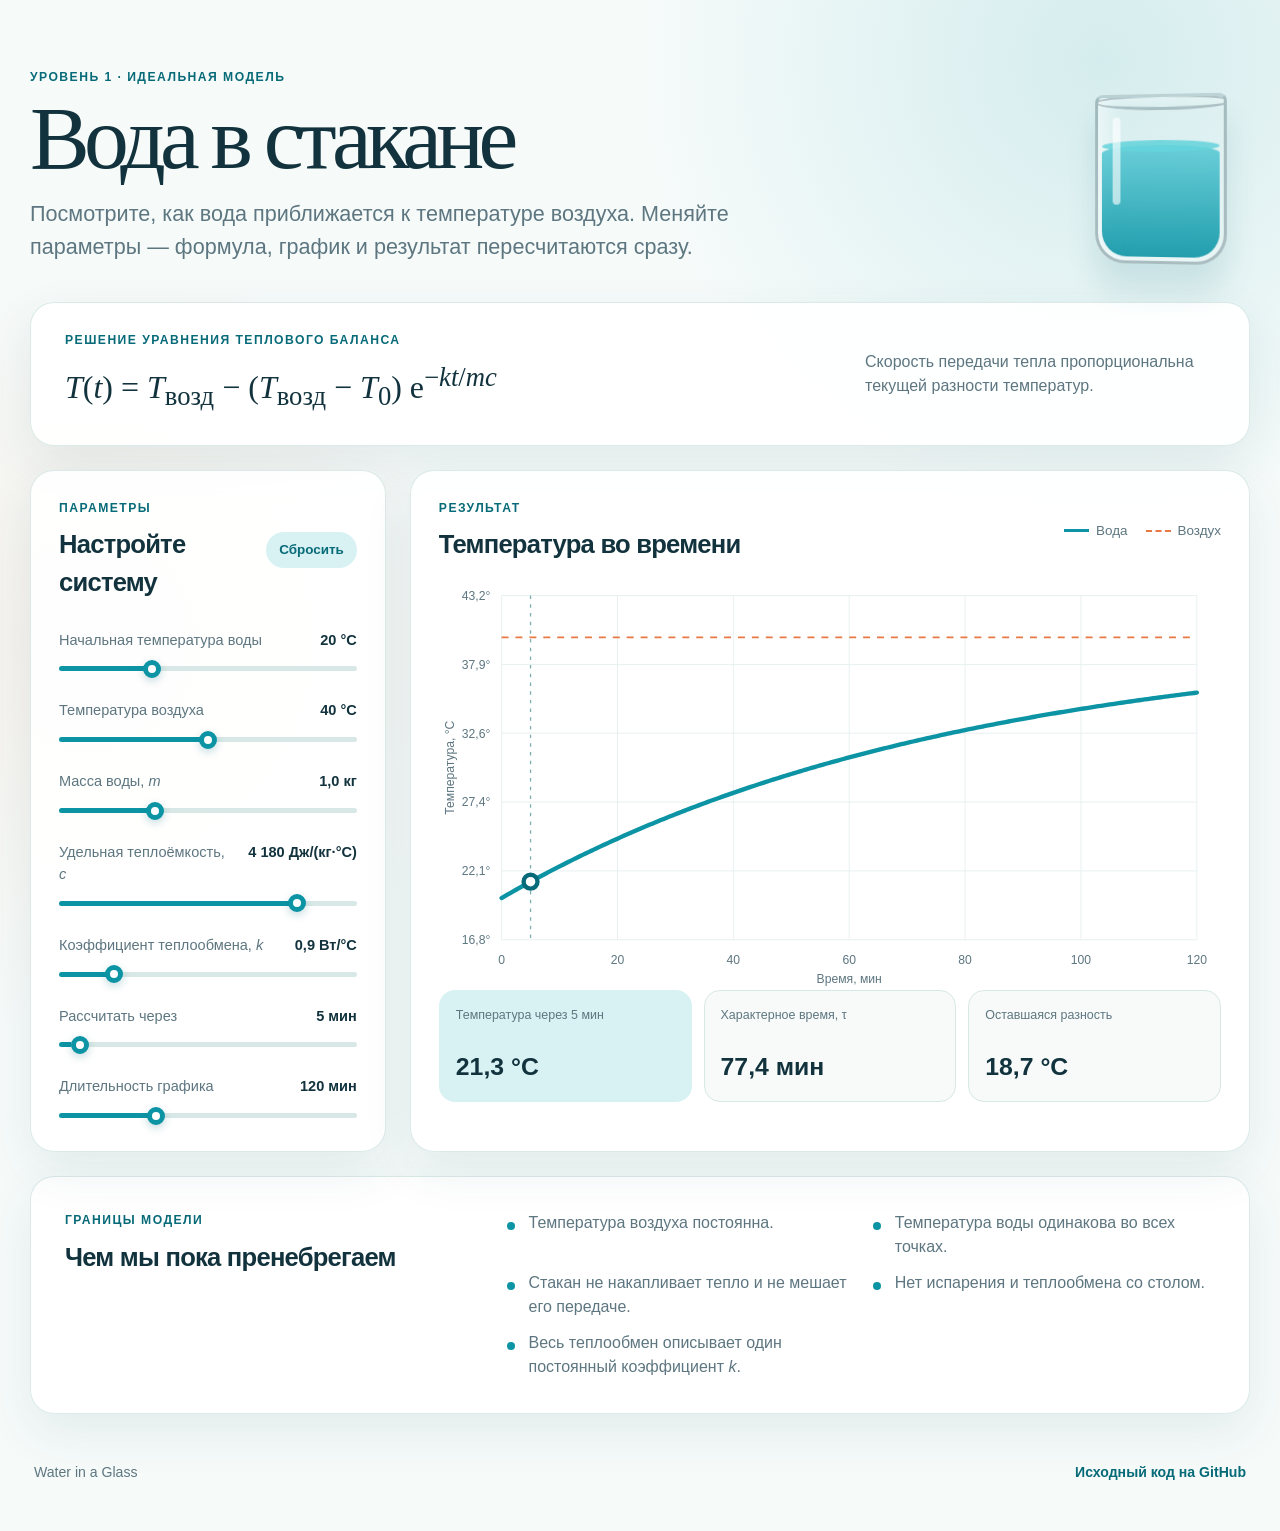
==== index.html @ ee929c5f "Add interactive Newton heating model" ====
<!doctype html>
<html lang="ru">
  <head>
    <meta charset="utf-8">
    <meta name="viewport" content="width=device-width, initial-scale=1">
    <meta name="description" content="Интерактивная модель нагревания воды в стакане по закону Ньютона">
    <title>Вода в стакане — интерактивная модель</title>
    <link rel="icon" href="favicon.svg" type="image/svg+xml">
    <link rel="stylesheet" href="styles.css">
    <script src="app.js" defer></script>
  </head>
  <body>
    <main class="page-shell">
      <header class="hero">
        <div class="eyebrow">Уровень 1 · идеальная модель</div>
        <div class="hero-grid">
          <div>
            <h1>Вода в стакане</h1>
            <p class="lede">
              Посмотрите, как вода приближается к температуре воздуха. Меняйте параметры —
              формула, график и результат пересчитаются сразу.
            </p>
          </div>
          <div class="glass" aria-hidden="true">
            <div class="glass-water"></div>
            <div class="glass-shine"></div>
          </div>
        </div>
      </header>

      <section class="formula-card" aria-labelledby="formula-title">
        <div>
          <p class="section-kicker" id="formula-title">Решение уравнения теплового баланса</p>
          <p class="formula" aria-label="T от t равно T воздуха минус разность T воздуха и T ноль, умноженная на экспоненту минус k t делённое на m c">
            <var>T</var>(<var>t</var>) = <var>T</var><sub>возд</sub> −
            (<var>T</var><sub>возд</sub> − <var>T</var><sub>0</sub>)
            e<sup>−<var>kt</var>/<var>mc</var></sup>
          </p>
        </div>
        <p class="formula-note">
          Скорость передачи тепла пропорциональна текущей разности температур.
        </p>
      </section>

      <section class="workspace" aria-label="Интерактивная модель">
        <aside class="controls-card">
          <div class="section-heading">
            <div>
              <p class="section-kicker">Параметры</p>
              <h2>Настройте систему</h2>
            </div>
            <button class="reset-button" id="reset" type="button">Сбросить</button>
          </div>

          <div class="control-list">
            <label class="control" for="initial-temperature">
              <span class="control-header">
                <span>Начальная температура воды</span>
                <output id="initial-temperature-output" for="initial-temperature">20 °C</output>
              </span>
              <input id="initial-temperature" type="range" min="-10" max="90" step="1" value="20">
            </label>

            <label class="control" for="air-temperature">
              <span class="control-header">
                <span>Температура воздуха</span>
                <output id="air-temperature-output" for="air-temperature">40 °C</output>
              </span>
              <input id="air-temperature" type="range" min="-10" max="90" step="1" value="40">
            </label>

            <label class="control" for="mass">
              <span class="control-header">
                <span>Масса воды, <var>m</var></span>
                <output id="mass-output" for="mass">1,0 кг</output>
              </span>
              <input id="mass" type="range" min="0.1" max="3" step="0.1" value="1">
            </label>

            <label class="control" for="heat-capacity">
              <span class="control-header">
                <span>Удельная теплоёмкость, <var>c</var></span>
                <output id="heat-capacity-output" for="heat-capacity">4 180 Дж/(кг·°C)</output>
              </span>
              <input id="heat-capacity" type="range" min="500" max="5000" step="10" value="4180">
            </label>

            <label class="control" for="transfer-coefficient">
              <span class="control-header">
                <span>Коэффициент теплообмена, <var>k</var></span>
                <output id="transfer-coefficient-output" for="transfer-coefficient">0,9 Вт/°C</output>
              </span>
              <input id="transfer-coefficient" type="range" min="0.1" max="5" step="0.1" value="0.9">
            </label>

            <label class="control" for="sample-time">
              <span class="control-header">
                <span>Рассчитать через</span>
                <output id="sample-time-output" for="sample-time">5 мин</output>
              </span>
              <input id="sample-time" type="range" min="0" max="120" step="1" value="5">
            </label>

            <label class="control" for="duration">
              <span class="control-header">
                <span>Длительность графика</span>
                <output id="duration-output" for="duration">120 мин</output>
              </span>
              <input id="duration" type="range" min="10" max="360" step="5" value="120">
            </label>
          </div>
        </aside>

        <div class="visualization-card">
          <div class="section-heading graph-heading">
            <div>
              <p class="section-kicker">Результат</p>
              <h2>Температура во времени</h2>
            </div>
            <div class="legend" aria-label="Легенда графика">
              <span><i class="legend-line curve"></i>Вода</span>
              <span><i class="legend-line ambient"></i>Воздух</span>
            </div>
          </div>

          <div class="chart-wrap">
            <svg id="temperature-chart" viewBox="0 0 900 480" role="img" aria-labelledby="chart-title chart-description">
              <title id="chart-title">График температуры воды во времени</title>
              <desc id="chart-description">Экспоненциальное приближение температуры воды к температуре воздуха.</desc>
            </svg>
          </div>

          <div class="results" aria-live="polite">
            <article class="result-card accent">
              <span class="result-label" id="sample-result-label">Температура через 5 мин</span>
              <strong id="sample-temperature">20,1 °C</strong>
            </article>
            <article class="result-card">
              <span class="result-label">Характерное время, τ</span>
              <strong id="time-constant">77,4 мин</strong>
            </article>
            <article class="result-card">
              <span class="result-label">Оставшаяся разность</span>
              <strong id="remaining-difference">19,0 °C</strong>
            </article>
          </div>
        </div>
      </section>

      <section class="assumptions" aria-labelledby="assumptions-title">
        <div>
          <p class="section-kicker">Границы модели</p>
          <h2 id="assumptions-title">Чем мы пока пренебрегаем</h2>
        </div>
        <ul>
          <li>Температура воздуха постоянна.</li>
          <li>Температура воды одинакова во всех точках.</li>
          <li>Стакан не накапливает тепло и не мешает его передаче.</li>
          <li>Нет испарения и теплообмена со столом.</li>
          <li>Весь теплообмен описывает один постоянный коэффициент <var>k</var>.</li>
        </ul>
      </section>

      <footer>
        <span>Water in a Glass</span>
        <a href="https://github.com/Tikhonglukhov/water-in-a-glass">Исходный код на GitHub</a>
      </footer>
    </main>
  </body>
</html>
---- styles.css ----
:root {
  color-scheme: light;
  --ink: #12333d;
  --muted: #5d7680;
  --paper: #f6fbfa;
  --card: rgba(255, 255, 255, 0.92);
  --line: #d8e8e6;
  --grid: #e5efee;
  --water: #0c94a5;
  --water-dark: #076a78;
  --water-soft: #d8f2f3;
  --warm: #e87945;
  --shadow: 0 18px 50px rgba(30, 83, 86, 0.09);
  --radius: 24px;
}

* {
  box-sizing: border-box;
}

html {
  scroll-behavior: smooth;
}

body {
  margin: 0;
  color: var(--ink);
  background:
    radial-gradient(circle at 86% 4%, rgba(12, 148, 165, 0.14), transparent 29rem),
    radial-gradient(circle at 7% 42%, rgba(232, 121, 69, 0.08), transparent 25rem),
    var(--paper);
  font-family: Inter, ui-sans-serif, -apple-system, BlinkMacSystemFont, "Segoe UI", sans-serif;
  line-height: 1.5;
}

button,
input {
  font: inherit;
}

.page-shell {
  width: min(1220px, calc(100% - 40px));
  margin: 0 auto;
}

.hero {
  padding: 68px 0 38px;
}

.hero-grid {
  display: grid;
  grid-template-columns: minmax(0, 1fr) 180px;
  gap: 56px;
  align-items: center;
}

.eyebrow,
.section-kicker {
  margin: 0 0 8px;
  color: var(--water-dark);
  font-size: 0.76rem;
  font-weight: 800;
  letter-spacing: 0.12em;
  text-transform: uppercase;
}

h1,
h2,
p {
  margin-top: 0;
}

h1 {
  max-width: 850px;
  margin-bottom: 18px;
  font-family: Georgia, "Times New Roman", serif;
  font-size: clamp(3.3rem, 7vw, 6.7rem);
  font-weight: 500;
  letter-spacing: -0.065em;
  line-height: 0.95;
}

h2 {
  margin-bottom: 0;
  font-size: clamp(1.35rem, 2vw, 1.75rem);
  letter-spacing: -0.03em;
}

.lede {
  max-width: 730px;
  margin-bottom: 0;
  color: var(--muted);
  font-size: clamp(1.08rem, 2vw, 1.35rem);
}

.glass {
  position: relative;
  width: 132px;
  height: 170px;
  margin: 0 auto;
  overflow: hidden;
  border: 3px solid rgba(18, 51, 61, 0.28);
  border-top-color: rgba(18, 51, 61, 0.15);
  border-radius: 8px 8px 30px 30px;
  box-shadow: inset 10px 0 18px rgba(255, 255, 255, 0.5), 0 26px 30px rgba(12, 106, 120, 0.13);
  transform: perspective(300px) rotateY(-4deg);
}

.glass::before {
  position: absolute;
  z-index: 3;
  top: -3px;
  left: -3px;
  width: calc(100% + 6px);
  height: 10px;
  border: 3px solid rgba(18, 51, 61, 0.25);
  border-radius: 50%;
  content: "";
}

.glass-water {
  position: absolute;
  right: 4px;
  bottom: 4px;
  left: 4px;
  height: 68%;
  background: linear-gradient(180deg, rgba(61, 194, 207, 0.72), rgba(12, 148, 165, 0.9));
  border-radius: 50% 50% 25px 25px / 8px 8px 25px 25px;
}

.glass-water::before {
  position: absolute;
  top: -5px;
  right: 0;
  left: 0;
  height: 12px;
  background: rgba(101, 211, 219, 0.86);
  border-radius: 50%;
  content: "";
}

.glass-shine {
  position: absolute;
  z-index: 4;
  top: 20px;
  left: 15px;
  width: 8px;
  height: 88px;
  background: rgba(255, 255, 255, 0.62);
  border-radius: 999px;
}

.formula-card,
.controls-card,
.visualization-card,
.assumptions {
  background: var(--card);
  border: 1px solid rgba(216, 232, 230, 0.9);
  box-shadow: var(--shadow);
}

.formula-card {
  display: flex;
  justify-content: space-between;
  gap: 48px;
  align-items: center;
  padding: 28px 34px;
  border-radius: var(--radius);
}

.formula {
  margin-bottom: 0;
  color: var(--ink);
  font-family: Georgia, "Times New Roman", serif;
  font-size: clamp(1.35rem, 3vw, 2rem);
  white-space: nowrap;
}

.formula-note {
  max-width: 350px;
  margin-bottom: 0;
  color: var(--muted);
}

.workspace {
  display: grid;
  grid-template-columns: minmax(290px, 0.72fr) minmax(560px, 1.7fr);
  gap: 24px;
  margin-top: 24px;
}

.controls-card,
.visualization-card {
  padding: 28px;
  border-radius: var(--radius);
}

.section-heading {
  display: flex;
  justify-content: space-between;
  gap: 20px;
  align-items: center;
  margin-bottom: 28px;
}

.reset-button {
  padding: 8px 13px;
  color: var(--water-dark);
  background: var(--water-soft);
  border: 0;
  border-radius: 999px;
  cursor: pointer;
  font-size: 0.84rem;
  font-weight: 750;
}

.reset-button:hover {
  background: #c7eaec;
}

.reset-button:focus-visible,
input[type="range"]:focus-visible,
a:focus-visible {
  outline: 3px solid rgba(12, 148, 165, 0.32);
  outline-offset: 3px;
}

.control-list {
  display: grid;
  gap: 24px;
}

.control {
  display: grid;
  gap: 10px;
}

.control-header {
  display: flex;
  justify-content: space-between;
  gap: 16px;
  align-items: baseline;
  color: var(--muted);
  font-size: 0.91rem;
}

.control output {
  flex: 0 0 auto;
  color: var(--ink);
  font-variant-numeric: tabular-nums;
  font-weight: 760;
}

input[type="range"] {
  width: 100%;
  height: 5px;
  margin: 5px 0;
  appearance: none;
  background: linear-gradient(90deg, var(--water) var(--range-progress, 50%), var(--line) var(--range-progress, 50%));
  border-radius: 99px;
  cursor: pointer;
}

input[type="range"]::-webkit-slider-thumb {
  width: 18px;
  height: 18px;
  appearance: none;
  background: #fff;
  border: 5px solid var(--water);
  border-radius: 50%;
  box-shadow: 0 3px 9px rgba(7, 106, 120, 0.24);
}

input[type="range"]::-moz-range-thumb {
  width: 10px;
  height: 10px;
  background: #fff;
  border: 5px solid var(--water);
  border-radius: 50%;
  box-shadow: 0 3px 9px rgba(7, 106, 120, 0.24);
}

.graph-heading {
  margin-bottom: 10px;
}

.legend {
  display: flex;
  gap: 18px;
  color: var(--muted);
  font-size: 0.84rem;
}

.legend span {
  display: inline-flex;
  gap: 7px;
  align-items: center;
}

.legend-line {
  display: inline-block;
  width: 25px;
  border-top: 3px solid var(--water);
}

.legend-line.ambient {
  border-top: 2px dashed var(--warm);
}

.chart-wrap {
  width: 100%;
  min-height: 380px;
}

#temperature-chart {
  display: block;
  width: 100%;
  height: auto;
  min-height: 380px;
  overflow: visible;
}

.results {
  display: grid;
  grid-template-columns: repeat(3, 1fr);
  gap: 12px;
}

.result-card {
  min-width: 0;
  padding: 16px;
  background: #f7faf9;
  border: 1px solid var(--line);
  border-radius: 16px;
}

.result-card.accent {
  background: var(--water-soft);
  border-color: transparent;
}

.result-label {
  display: block;
  min-height: 2.6em;
  margin-bottom: 8px;
  color: var(--muted);
  font-size: 0.78rem;
  line-height: 1.3;
}

.result-card strong {
  display: block;
  overflow: hidden;
  color: var(--ink);
  font-size: clamp(1.15rem, 2vw, 1.55rem);
  font-variant-numeric: tabular-nums;
  text-overflow: ellipsis;
  white-space: nowrap;
}

.assumptions {
  display: grid;
  grid-template-columns: 0.7fr 1.3fr;
  gap: 60px;
  margin: 24px 0;
  padding: 34px;
  border-radius: var(--radius);
}

.assumptions ul {
  display: grid;
  grid-template-columns: repeat(2, minmax(0, 1fr));
  gap: 12px 24px;
  margin: 0;
  padding: 0;
  list-style: none;
}

.assumptions li {
  position: relative;
  padding-left: 22px;
  color: var(--muted);
}

.assumptions li::before {
  position: absolute;
  top: 0.65em;
  left: 0;
  width: 8px;
  height: 8px;
  background: var(--water);
  border-radius: 50%;
  content: "";
}

footer {
  display: flex;
  justify-content: space-between;
  padding: 24px 4px 48px;
  color: var(--muted);
  font-size: 0.88rem;
}

footer a {
  color: var(--water-dark);
  font-weight: 700;
  text-decoration: none;
}

footer a:hover {
  text-decoration: underline;
}

@media (max-width: 900px) {
  .workspace {
    grid-template-columns: 1fr;
  }

  .formula-card,
  .assumptions {
    grid-template-columns: 1fr;
  }

  .formula-card {
    display: grid;
    gap: 15px;
  }

  .formula-note {
    max-width: none;
  }
}

@media (max-width: 620px) {
  .page-shell {
    width: min(100% - 24px, 1220px);
  }

  .hero {
    padding-top: 42px;
  }

  .hero-grid {
    grid-template-columns: 1fr;
    gap: 26px;
  }

  h1 {
    font-size: clamp(3.25rem, 18vw, 5rem);
  }

  .glass {
    display: none;
  }

  .formula-card,
  .controls-card,
  .visualization-card,
  .assumptions {
    padding: 22px 18px;
    border-radius: 18px;
  }

  .formula {
    overflow-x: auto;
    font-size: 1.12rem;
  }

  .section-heading,
  .graph-heading {
    align-items: flex-start;
  }

  .graph-heading {
    display: grid;
  }

  .results,
  .assumptions ul {
    grid-template-columns: 1fr;
  }

  .result-label {
    min-height: auto;
  }

  .chart-wrap,
  #temperature-chart {
    min-height: 290px;
  }

  footer {
    gap: 15px;
    align-items: flex-start;
    flex-direction: column;
  }
}

@media (prefers-reduced-motion: reduce) {
  html {
    scroll-behavior: auto;
  }
}
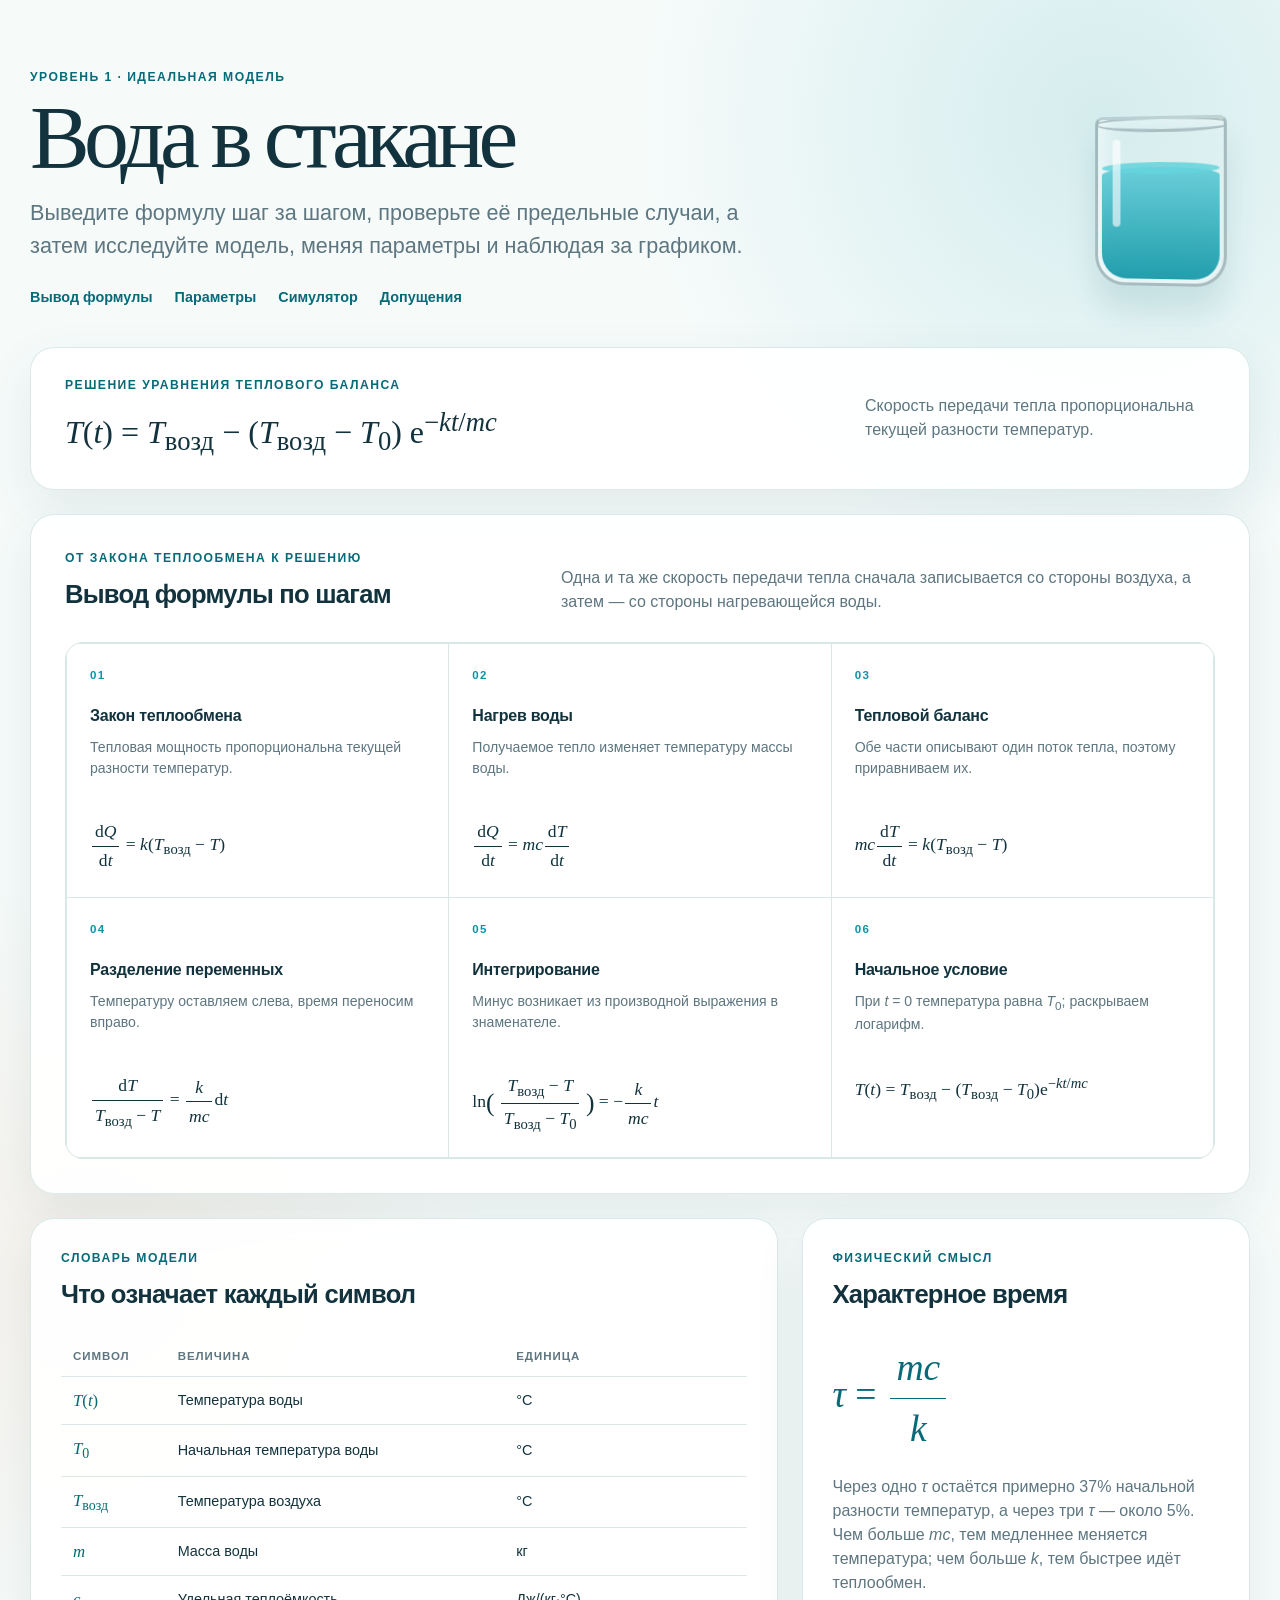
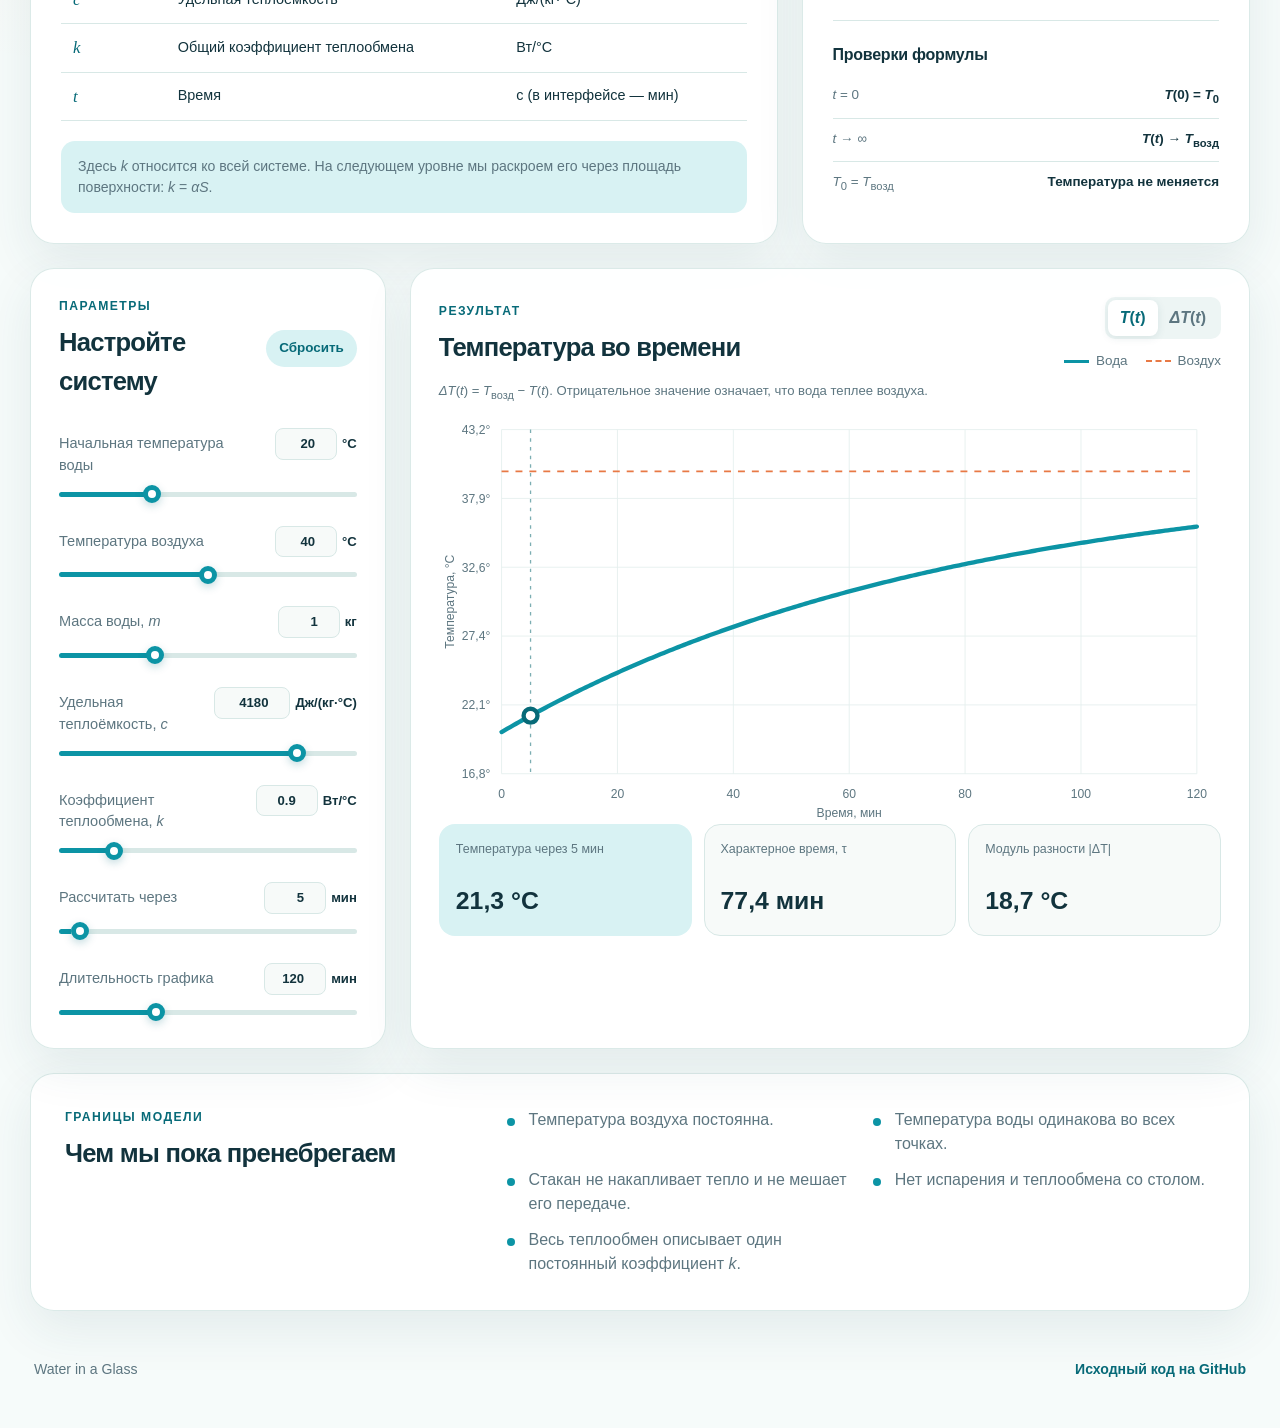
==== commit da46e07c: "Complete level one learning module" ====
--- a/index.html
+++ b/index.html
@@ -17,9 +17,15 @@
           <div>
             <h1>Вода в стакане</h1>
             <p class="lede">
-              Посмотрите, как вода приближается к температуре воздуха. Меняйте параметры —
-              формула, график и результат пересчитаются сразу.
-            </p>
+              Выведите формулу шаг за шагом, проверьте её предельные случаи, а затем
+              исследуйте модель, меняя параметры и наблюдая за графиком.
+            </p>
+            <nav class="page-nav" aria-label="Разделы уровня 1">
+              <a href="#derivation">Вывод формулы</a>
+              <a href="#parameters">Параметры</a>
+              <a href="#simulator">Симулятор</a>
+              <a href="#assumptions">Допущения</a>
+            </nav>
           </div>
           <div class="glass" aria-hidden="true">
             <div class="glass-water"></div>
@@ -42,7 +48,125 @@
         </p>
       </section>
 
-      <section class="workspace" aria-label="Интерактивная модель">
+      <section class="lesson-card" id="derivation" aria-labelledby="derivation-title">
+        <div class="lesson-intro">
+          <p class="section-kicker">От закона теплообмена к решению</p>
+          <h2 id="derivation-title">Вывод формулы по шагам</h2>
+          <p>
+            Одна и та же скорость передачи тепла сначала записывается со стороны воздуха,
+            а затем — со стороны нагревающейся воды.
+          </p>
+        </div>
+
+        <ol class="derivation-grid">
+          <li>
+            <span class="step-number">01</span>
+            <h3>Закон теплообмена</h3>
+            <p>Тепловая мощность пропорциональна текущей разности температур.</p>
+            <p class="step-equation">
+              <span class="fraction"><span>d<var>Q</var></span><span>d<var>t</var></span></span>
+              = <var>k</var>(<var>T</var><sub>возд</sub> − <var>T</var>)
+            </p>
+          </li>
+          <li>
+            <span class="step-number">02</span>
+            <h3>Нагрев воды</h3>
+            <p>Получаемое тепло изменяет температуру массы воды.</p>
+            <p class="step-equation">
+              <span class="fraction"><span>d<var>Q</var></span><span>d<var>t</var></span></span>
+              = <var>mc</var><span class="fraction"><span>d<var>T</var></span><span>d<var>t</var></span></span>
+            </p>
+          </li>
+          <li>
+            <span class="step-number">03</span>
+            <h3>Тепловой баланс</h3>
+            <p>Обе части описывают один поток тепла, поэтому приравниваем их.</p>
+            <p class="step-equation">
+              <var>mc</var><span class="fraction"><span>d<var>T</var></span><span>d<var>t</var></span></span>
+              = <var>k</var>(<var>T</var><sub>возд</sub> − <var>T</var>)
+            </p>
+          </li>
+          <li>
+            <span class="step-number">04</span>
+            <h3>Разделение переменных</h3>
+            <p>Температуру оставляем слева, время переносим вправо.</p>
+            <p class="step-equation">
+              <span class="fraction"><span>d<var>T</var></span><span><var>T</var><sub>возд</sub> − <var>T</var></span></span>
+              = <span class="fraction"><span><var>k</var></span><span><var>mc</var></span></span>d<var>t</var>
+            </p>
+          </li>
+          <li>
+            <span class="step-number">05</span>
+            <h3>Интегрирование</h3>
+            <p>Минус возникает из производной выражения в знаменателе.</p>
+            <p class="step-equation">
+              ln<span class="bracket">(</span>
+              <span class="fraction"><span><var>T</var><sub>возд</sub> − <var>T</var></span><span><var>T</var><sub>возд</sub> − <var>T</var><sub>0</sub></span></span>
+              <span class="bracket">)</span>
+              = −<span class="fraction"><span><var>k</var></span><span><var>mc</var></span></span><var>t</var>
+            </p>
+          </li>
+          <li>
+            <span class="step-number">06</span>
+            <h3>Начальное условие</h3>
+            <p>При <var>t</var> = 0 температура равна <var>T</var><sub>0</sub>; раскрываем логарифм.</p>
+            <p class="step-equation">
+              <var>T</var>(<var>t</var>) = <var>T</var><sub>возд</sub> −
+              (<var>T</var><sub>возд</sub> − <var>T</var><sub>0</sub>)e<sup>−<var>kt</var>/<var>mc</var></sup>
+            </p>
+          </li>
+        </ol>
+      </section>
+
+      <section class="concepts-grid" id="parameters" aria-label="Параметры и смысл модели">
+        <article class="parameter-card">
+          <p class="section-kicker">Словарь модели</p>
+          <h2>Что означает каждый символ</h2>
+          <div class="table-wrap">
+            <table>
+              <thead>
+                <tr>
+                  <th>Символ</th>
+                  <th>Величина</th>
+                  <th>Единица</th>
+                </tr>
+              </thead>
+              <tbody>
+                <tr><td><var>T</var>(<var>t</var>)</td><td>Температура воды</td><td>°C</td></tr>
+                <tr><td><var>T</var><sub>0</sub></td><td>Начальная температура воды</td><td>°C</td></tr>
+                <tr><td><var>T</var><sub>возд</sub></td><td>Температура воздуха</td><td>°C</td></tr>
+                <tr><td><var>m</var></td><td>Масса воды</td><td>кг</td></tr>
+                <tr><td><var>c</var></td><td>Удельная теплоёмкость</td><td>Дж/(кг·°C)</td></tr>
+                <tr><td><var>k</var></td><td>Общий коэффициент теплообмена</td><td>Вт/°C</td></tr>
+                <tr><td><var>t</var></td><td>Время</td><td>с (в интерфейсе — мин)</td></tr>
+              </tbody>
+            </table>
+          </div>
+          <p class="parameter-note">
+            Здесь <var>k</var> относится ко всей системе. На следующем уровне мы раскроем его
+            через площадь поверхности: <var>k</var> = <var>αS</var>.
+          </p>
+        </article>
+
+        <article class="meaning-card">
+          <p class="section-kicker">Физический смысл</p>
+          <h2>Характерное время</h2>
+          <p class="tau-equation"><var>τ</var> = <span class="fraction"><span><var>mc</var></span><span><var>k</var></span></span></p>
+          <p>
+            Через одно <var>τ</var> остаётся примерно 37% начальной разности температур,
+            а через три <var>τ</var> — около 5%. Чем больше <var>mc</var>, тем медленнее меняется
+            температура; чем больше <var>k</var>, тем быстрее идёт теплообмен.
+          </p>
+          <div class="limit-checks">
+            <h3>Проверки формулы</h3>
+            <p><span><var>t</var> = 0</span><strong><var>T</var>(0) = <var>T</var><sub>0</sub></strong></p>
+            <p><span><var>t</var> → ∞</span><strong><var>T</var>(<var>t</var>) → <var>T</var><sub>возд</sub></strong></p>
+            <p><span><var>T</var><sub>0</sub> = <var>T</var><sub>возд</sub></span><strong>Температура не меняется</strong></p>
+          </div>
+        </article>
+      </section>
+
+      <section class="workspace" id="simulator" aria-label="Интерактивная модель">
         <aside class="controls-card">
           <div class="section-heading">
             <div>
@@ -53,61 +177,61 @@
           </div>
 
           <div class="control-list">
-            <label class="control" for="initial-temperature">
-              <span class="control-header">
-                <span>Начальная температура воды</span>
-                <output id="initial-temperature-output" for="initial-temperature">20 °C</output>
-              </span>
-              <input id="initial-temperature" type="range" min="-10" max="90" step="1" value="20">
-            </label>
-
-            <label class="control" for="air-temperature">
-              <span class="control-header">
-                <span>Температура воздуха</span>
-                <output id="air-temperature-output" for="air-temperature">40 °C</output>
-              </span>
-              <input id="air-temperature" type="range" min="-10" max="90" step="1" value="40">
-            </label>
-
-            <label class="control" for="mass">
-              <span class="control-header">
-                <span>Масса воды, <var>m</var></span>
-                <output id="mass-output" for="mass">1,0 кг</output>
-              </span>
-              <input id="mass" type="range" min="0.1" max="3" step="0.1" value="1">
-            </label>
-
-            <label class="control" for="heat-capacity">
-              <span class="control-header">
-                <span>Удельная теплоёмкость, <var>c</var></span>
-                <output id="heat-capacity-output" for="heat-capacity">4 180 Дж/(кг·°C)</output>
-              </span>
+            <div class="control">
+              <div class="control-header">
+                <label for="initial-temperature">Начальная температура воды</label>
+                <span class="numeric-control"><input id="initial-temperature-number" type="number" min="-10" max="90" step="0.1" value="20" aria-label="Точное значение начальной температуры воды"><span>°C</span></span>
+              </div>
+              <input id="initial-temperature" type="range" min="-10" max="90" step="0.1" value="20">
+            </div>
+
+            <div class="control">
+              <div class="control-header">
+                <label for="air-temperature">Температура воздуха</label>
+                <span class="numeric-control"><input id="air-temperature-number" type="number" min="-10" max="90" step="0.1" value="40" aria-label="Точное значение температуры воздуха"><span>°C</span></span>
+              </div>
+              <input id="air-temperature" type="range" min="-10" max="90" step="0.1" value="40">
+            </div>
+
+            <div class="control">
+              <div class="control-header">
+                <label for="mass">Масса воды, <var>m</var></label>
+                <span class="numeric-control"><input id="mass-number" type="number" min="0.1" max="3" step="0.01" value="1" aria-label="Точное значение массы воды"><span>кг</span></span>
+              </div>
+              <input id="mass" type="range" min="0.1" max="3" step="0.01" value="1">
+            </div>
+
+            <div class="control">
+              <div class="control-header">
+                <label for="heat-capacity">Удельная теплоёмкость, <var>c</var></label>
+                <span class="numeric-control wide"><input id="heat-capacity-number" type="number" min="500" max="5000" step="10" value="4180" aria-label="Точное значение удельной теплоёмкости"><span>Дж/(кг·°C)</span></span>
+              </div>
               <input id="heat-capacity" type="range" min="500" max="5000" step="10" value="4180">
-            </label>
-
-            <label class="control" for="transfer-coefficient">
-              <span class="control-header">
-                <span>Коэффициент теплообмена, <var>k</var></span>
-                <output id="transfer-coefficient-output" for="transfer-coefficient">0,9 Вт/°C</output>
-              </span>
-              <input id="transfer-coefficient" type="range" min="0.1" max="5" step="0.1" value="0.9">
-            </label>
-
-            <label class="control" for="sample-time">
-              <span class="control-header">
-                <span>Рассчитать через</span>
-                <output id="sample-time-output" for="sample-time">5 мин</output>
-              </span>
-              <input id="sample-time" type="range" min="0" max="120" step="1" value="5">
-            </label>
-
-            <label class="control" for="duration">
-              <span class="control-header">
-                <span>Длительность графика</span>
-                <output id="duration-output" for="duration">120 мин</output>
-              </span>
-              <input id="duration" type="range" min="10" max="360" step="5" value="120">
-            </label>
+            </div>
+
+            <div class="control">
+              <div class="control-header">
+                <label for="transfer-coefficient">Коэффициент теплообмена, <var>k</var></label>
+                <span class="numeric-control"><input id="transfer-coefficient-number" type="number" min="0.1" max="5" step="0.01" value="0.9" aria-label="Точное значение коэффициента теплообмена"><span>Вт/°C</span></span>
+              </div>
+              <input id="transfer-coefficient" type="range" min="0.1" max="5" step="0.01" value="0.9">
+            </div>
+
+            <div class="control">
+              <div class="control-header">
+                <label for="sample-time">Рассчитать через</label>
+                <span class="numeric-control"><input id="sample-time-number" type="number" min="0" max="120" step="0.1" value="5" aria-label="Точное значение времени расчёта"><span>мин</span></span>
+              </div>
+              <input id="sample-time" type="range" min="0" max="120" step="0.1" value="5">
+            </div>
+
+            <div class="control">
+              <div class="control-header">
+                <label for="duration">Длительность графика</label>
+                <span class="numeric-control"><input id="duration-number" type="number" min="10" max="360" step="1" value="120" aria-label="Точная длительность графика"><span>мин</span></span>
+              </div>
+              <input id="duration" type="range" min="10" max="360" step="1" value="120">
+            </div>
           </div>
         </aside>
 
@@ -115,13 +239,24 @@
           <div class="section-heading graph-heading">
             <div>
               <p class="section-kicker">Результат</p>
-              <h2>Температура во времени</h2>
-            </div>
-            <div class="legend" aria-label="Легенда графика">
-              <span><i class="legend-line curve"></i>Вода</span>
-              <span><i class="legend-line ambient"></i>Воздух</span>
-            </div>
-          </div>
+              <h2 id="graph-heading">Температура во времени</h2>
+            </div>
+            <div class="chart-heading-actions">
+              <div class="chart-mode" role="group" aria-label="Величина на графике">
+                <button type="button" data-chart-mode="temperature" aria-pressed="true"><var>T</var>(<var>t</var>)</button>
+                <button type="button" data-chart-mode="difference" aria-pressed="false"><var>ΔT</var>(<var>t</var>)</button>
+              </div>
+              <div class="legend" aria-label="Легенда графика">
+                <span><i class="legend-line curve"></i><span id="curve-legend">Вода</span></span>
+                <span><i class="legend-line ambient"></i><span id="reference-legend">Воздух</span></span>
+              </div>
+            </div>
+          </div>
+
+          <p class="chart-explanation">
+            <var>ΔT</var>(<var>t</var>) = <var>T</var><sub>возд</sub> − <var>T</var>(<var>t</var>).
+            Отрицательное значение означает, что вода теплее воздуха.
+          </p>
 
           <div class="chart-wrap">
             <svg id="temperature-chart" viewBox="0 0 900 480" role="img" aria-labelledby="chart-title chart-description">
@@ -140,14 +275,14 @@
               <strong id="time-constant">77,4 мин</strong>
             </article>
             <article class="result-card">
-              <span class="result-label">Оставшаяся разность</span>
+              <span class="result-label">Модуль разности |ΔT|</span>
               <strong id="remaining-difference">19,0 °C</strong>
             </article>
           </div>
         </div>
       </section>
 
-      <section class="assumptions" aria-labelledby="assumptions-title">
+      <section class="assumptions" id="assumptions" aria-labelledby="assumptions-title">
         <div>
           <p class="section-kicker">Границы модели</p>
           <h2 id="assumptions-title">Чем мы пока пренебрегаем</h2>
--- a/styles.css
+++ b/styles.css
@@ -93,6 +93,25 @@
   font-size: clamp(1.08rem, 2vw, 1.35rem);
 }
 
+.page-nav {
+  display: flex;
+  flex-wrap: wrap;
+  gap: 10px 22px;
+  margin-top: 25px;
+}
+
+.page-nav a {
+  color: var(--water-dark);
+  font-size: 0.9rem;
+  font-weight: 750;
+  text-decoration: none;
+}
+
+.page-nav a:hover {
+  text-decoration: underline;
+  text-underline-offset: 4px;
+}
+
 .glass {
   position: relative;
   width: 132px;
@@ -151,6 +170,9 @@
 }
 
 .formula-card,
+.lesson-card,
+.parameter-card,
+.meaning-card,
 .controls-card,
 .visualization-card,
 .assumptions {
@@ -182,11 +204,219 @@
   color: var(--muted);
 }
 
+.lesson-card {
+  margin-top: 24px;
+  padding: 34px;
+  border-radius: var(--radius);
+  scroll-margin-top: 20px;
+}
+
+.lesson-intro {
+  display: grid;
+  grid-template-columns: 0.8fr 1.2fr;
+  column-gap: 60px;
+  align-items: end;
+  margin-bottom: 28px;
+}
+
+.lesson-intro .section-kicker {
+  grid-column: 1;
+}
+
+.lesson-intro h2 {
+  grid-column: 1;
+}
+
+.lesson-intro > p:last-child {
+  grid-column: 2;
+  grid-row: 1 / span 2;
+  margin-bottom: 0;
+  color: var(--muted);
+}
+
+.derivation-grid {
+  display: grid;
+  grid-template-columns: repeat(3, minmax(0, 1fr));
+  gap: 1px;
+  margin: 0;
+  padding: 1px;
+  overflow: hidden;
+  background: var(--line);
+  border: 1px solid var(--line);
+  border-radius: 18px;
+  list-style: none;
+  counter-reset: none;
+}
+
+.derivation-grid li {
+  min-width: 0;
+  padding: 23px;
+  background: #fff;
+}
+
+.step-number {
+  display: block;
+  margin-bottom: 20px;
+  color: var(--water);
+  font-size: 0.72rem;
+  font-weight: 800;
+  letter-spacing: 0.12em;
+}
+
+.derivation-grid h3,
+.limit-checks h3 {
+  margin: 0 0 9px;
+  font-size: 1rem;
+  letter-spacing: -0.015em;
+}
+
+.derivation-grid li > p:not(.step-equation) {
+  min-height: 4.5em;
+  margin-bottom: 18px;
+  color: var(--muted);
+  font-size: 0.88rem;
+}
+
+.step-equation,
+.tau-equation {
+  margin-bottom: 0;
+  overflow-x: auto;
+  color: var(--ink);
+  font-family: Georgia, "Times New Roman", serif;
+  font-size: 1.1rem;
+  white-space: nowrap;
+}
+
+.fraction {
+  display: inline-grid;
+  grid-template-rows: auto auto;
+  margin: 0 0.12em;
+  vertical-align: middle;
+  text-align: center;
+}
+
+.fraction > span:first-child {
+  padding: 0 0.16em 0.05em;
+  border-bottom: 1px solid currentColor;
+}
+
+.fraction > span:last-child {
+  padding: 0.05em 0.16em 0;
+}
+
+.bracket {
+  font-size: 1.45em;
+  vertical-align: middle;
+}
+
+.concepts-grid {
+  display: grid;
+  grid-template-columns: minmax(0, 1.25fr) minmax(320px, 0.75fr);
+  gap: 24px;
+  margin-top: 24px;
+  scroll-margin-top: 20px;
+}
+
+.parameter-card,
+.meaning-card {
+  padding: 30px;
+  border-radius: var(--radius);
+}
+
+.table-wrap {
+  margin-top: 23px;
+  overflow-x: auto;
+}
+
+table {
+  width: 100%;
+  border-collapse: collapse;
+  font-size: 0.9rem;
+}
+
+th,
+td {
+  padding: 11px 12px;
+  border-bottom: 1px solid var(--line);
+  text-align: left;
+}
+
+th {
+  color: var(--muted);
+  font-size: 0.72rem;
+  letter-spacing: 0.08em;
+  text-transform: uppercase;
+}
+
+td:first-child {
+  color: var(--water-dark);
+  font-family: Georgia, "Times New Roman", serif;
+  font-size: 1.05rem;
+  white-space: nowrap;
+}
+
+td:last-child {
+  white-space: nowrap;
+}
+
+.parameter-note {
+  margin: 20px 0 0;
+  padding: 15px 17px;
+  color: var(--muted);
+  background: var(--water-soft);
+  border-radius: 14px;
+  font-size: 0.88rem;
+}
+
+.meaning-card > p:not(.section-kicker):not(.tau-equation) {
+  color: var(--muted);
+}
+
+.tau-equation {
+  margin: 26px 0 18px;
+  color: var(--water-dark);
+  font-size: 2.35rem;
+}
+
+.limit-checks {
+  display: grid;
+  gap: 0;
+  margin-top: 25px;
+  padding-top: 22px;
+  border-top: 1px solid var(--line);
+}
+
+.limit-checks h3 {
+  margin-bottom: 8px;
+}
+
+.limit-checks p {
+  display: flex;
+  justify-content: space-between;
+  gap: 16px;
+  margin: 0;
+  padding: 10px 0;
+  border-bottom: 1px solid var(--line);
+  color: var(--muted);
+  font-size: 0.84rem;
+}
+
+.limit-checks p:last-child {
+  border-bottom: 0;
+}
+
+.limit-checks strong {
+  color: var(--ink);
+  font-weight: 750;
+  text-align: right;
+}
+
 .workspace {
   display: grid;
   grid-template-columns: minmax(290px, 0.72fr) minmax(560px, 1.7fr);
   gap: 24px;
   margin-top: 24px;
+  scroll-margin-top: 20px;
 }
 
 .controls-card,
@@ -244,11 +474,40 @@
   font-size: 0.91rem;
 }
 
-.control output {
+.control-header label {
+  cursor: pointer;
+}
+
+.numeric-control {
+  display: inline-flex;
   flex: 0 0 auto;
+  gap: 5px;
+  align-items: center;
   color: var(--ink);
+  font-size: 0.82rem;
+  font-weight: 760;
+  white-space: nowrap;
+}
+
+.numeric-control input {
+  width: 62px;
+  padding: 5px 6px;
+  color: var(--ink);
+  background: #f7faf9;
+  border: 1px solid var(--line);
+  border-radius: 8px;
   font-variant-numeric: tabular-nums;
   font-weight: 760;
+  text-align: right;
+}
+
+.numeric-control.wide input {
+  width: 76px;
+}
+
+.numeric-control input:focus-visible {
+  border-color: var(--water);
+  outline: 3px solid rgba(12, 148, 165, 0.2);
 }
 
 input[type="range"] {
@@ -284,6 +543,46 @@
   margin-bottom: 10px;
 }
 
+.chart-heading-actions {
+  display: grid;
+  justify-items: end;
+  gap: 12px;
+}
+
+.chart-explanation {
+  margin: 0 0 4px;
+  color: var(--muted);
+  font-size: 0.82rem;
+}
+
+.chart-mode {
+  display: inline-flex;
+  padding: 3px;
+  background: #edf5f4;
+  border-radius: 10px;
+}
+
+.chart-mode button {
+  padding: 6px 12px;
+  color: var(--muted);
+  background: transparent;
+  border: 0;
+  border-radius: 8px;
+  cursor: pointer;
+  font-weight: 750;
+}
+
+.chart-mode button[aria-pressed="true"] {
+  color: var(--water-dark);
+  background: #fff;
+  box-shadow: 0 2px 8px rgba(30, 83, 86, 0.1);
+}
+
+.chart-mode button:focus-visible {
+  outline: 3px solid rgba(12, 148, 165, 0.28);
+  outline-offset: 2px;
+}
+
 .legend {
   display: flex;
   gap: 18px;
@@ -365,6 +664,7 @@
   margin: 24px 0;
   padding: 34px;
   border-radius: var(--radius);
+  scroll-margin-top: 20px;
 }
 
 .assumptions ul {
@@ -416,6 +716,14 @@
     grid-template-columns: 1fr;
   }
 
+  .concepts-grid {
+    grid-template-columns: 1fr;
+  }
+
+  .derivation-grid {
+    grid-template-columns: repeat(2, minmax(0, 1fr));
+  }
+
   .formula-card,
   .assumptions {
     grid-template-columns: 1fr;
@@ -454,6 +762,9 @@
   }
 
   .formula-card,
+  .lesson-card,
+  .parameter-card,
+  .meaning-card,
   .controls-card,
   .visualization-card,
   .assumptions {
@@ -461,6 +772,26 @@
     border-radius: 18px;
   }
 
+  .page-nav {
+    gap: 8px 16px;
+  }
+
+  .lesson-intro {
+    display: block;
+  }
+
+  .lesson-intro > p:last-child {
+    margin: 15px 0 0;
+  }
+
+  .derivation-grid {
+    grid-template-columns: 1fr;
+  }
+
+  .derivation-grid li > p:not(.step-equation) {
+    min-height: 0;
+  }
+
   .formula {
     overflow-x: auto;
     font-size: 1.12rem;
@@ -473,6 +804,18 @@
 
   .graph-heading {
     display: grid;
+  }
+
+  .chart-heading-actions {
+    justify-items: start;
+  }
+
+  .control-header {
+    align-items: flex-start;
+  }
+
+  .numeric-control {
+    white-space: normal;
   }
 
   .results,
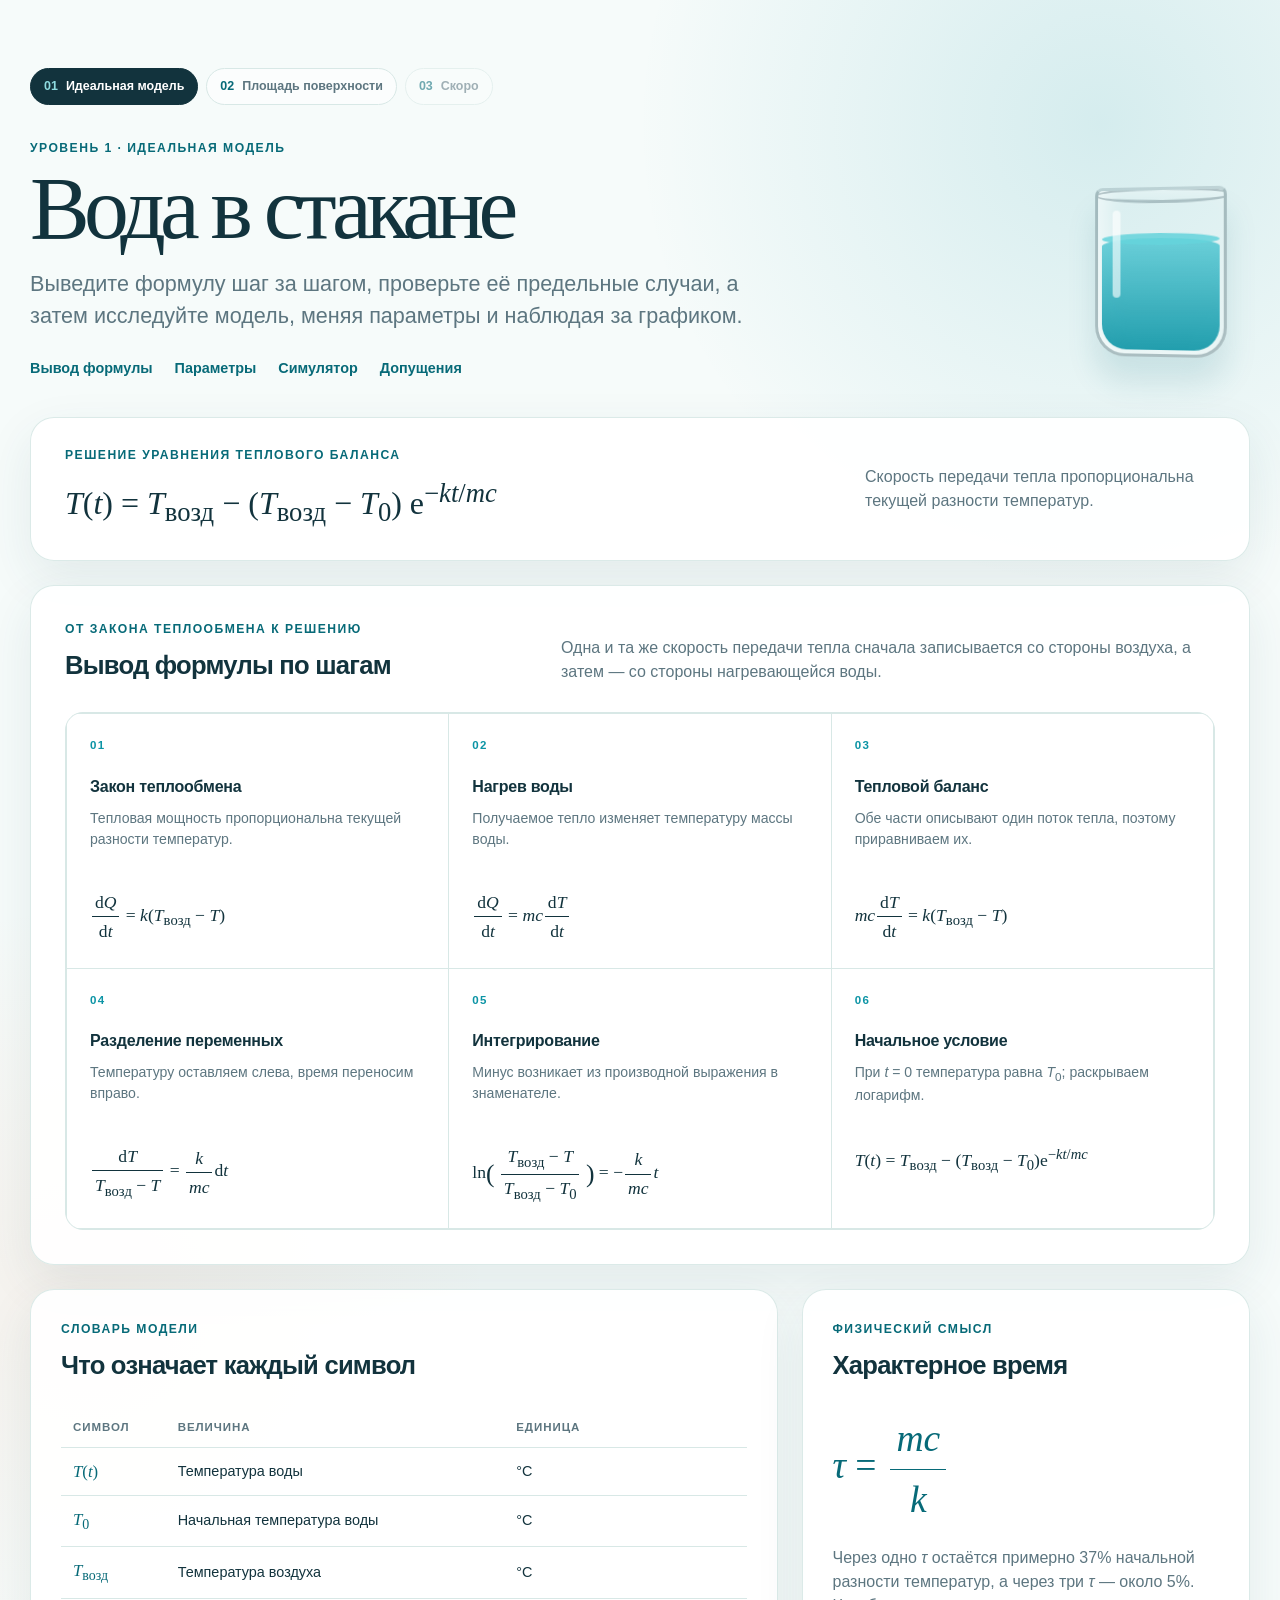
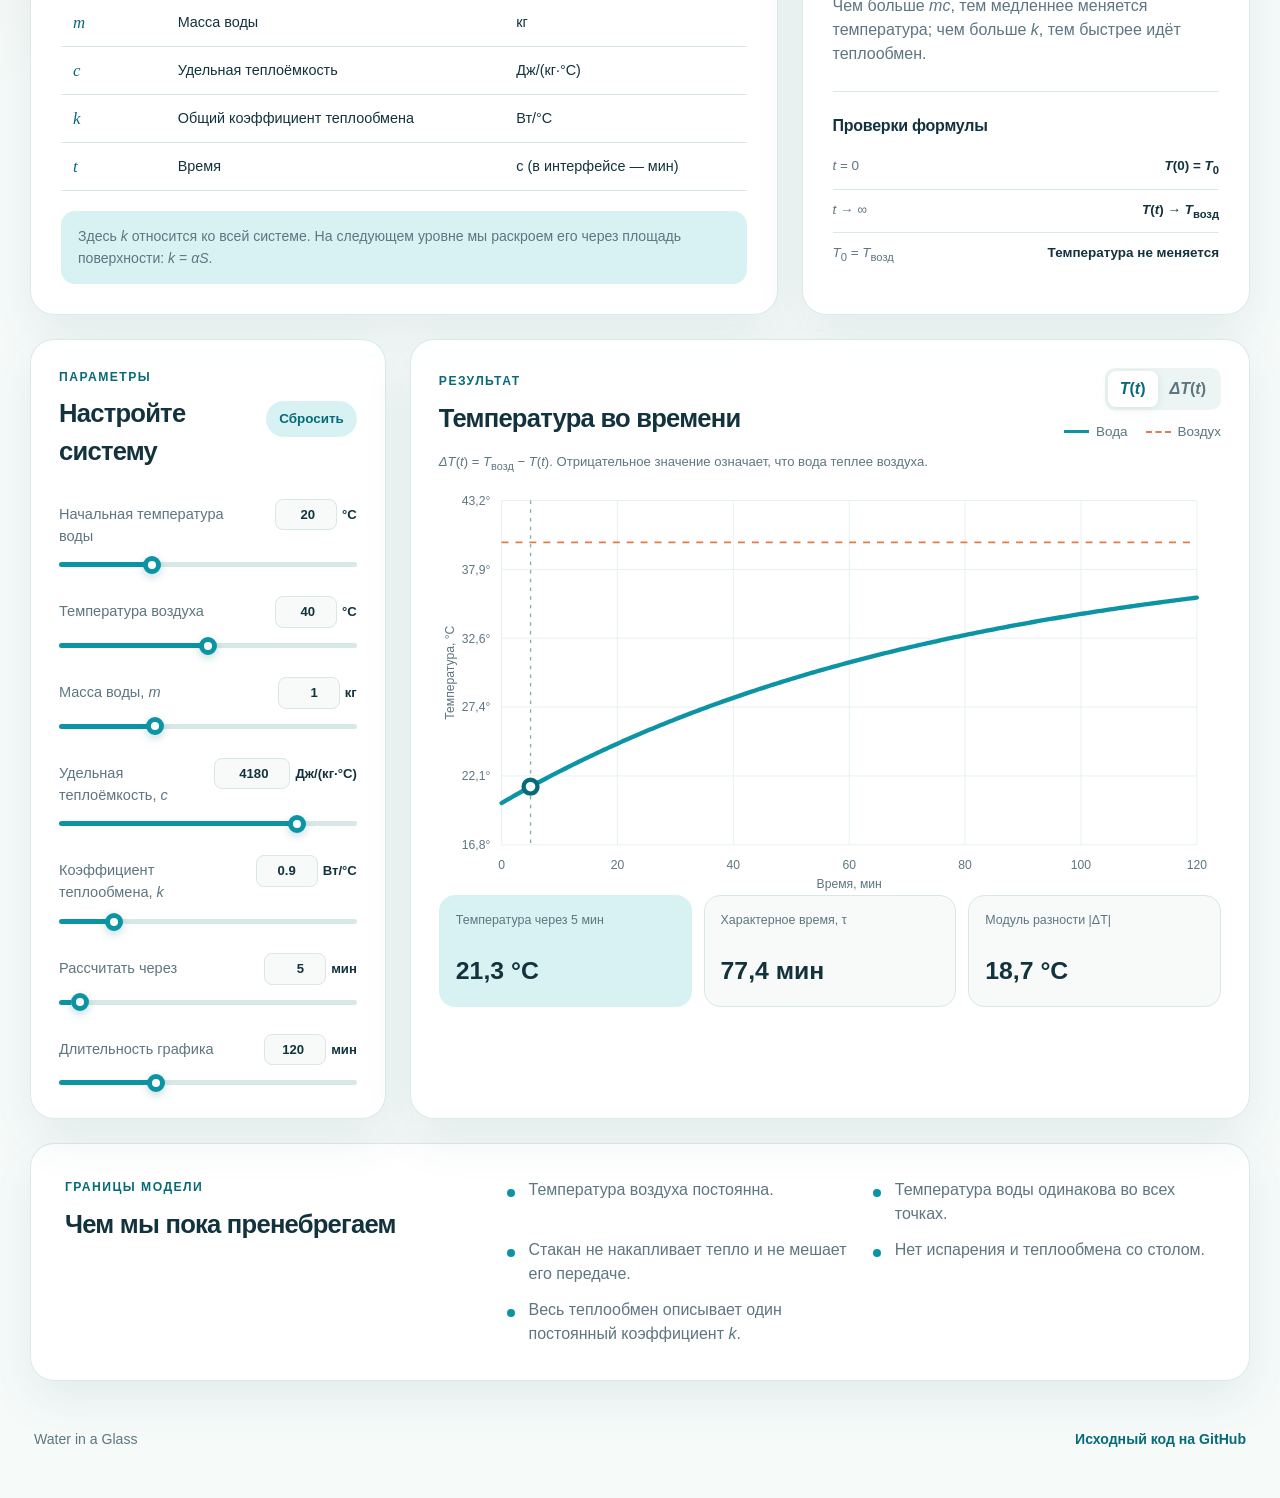
==== commit 98decfc2: "Add level two surface area model" ====
--- a/index.html
+++ b/index.html
@@ -12,6 +12,11 @@
   <body>
     <main class="page-shell">
       <header class="hero">
+        <nav class="level-switcher" aria-label="Уровни модели">
+          <a href="./" aria-current="page"><span>01</span> Идеальная модель</a>
+          <a href="levels/2-surface-area/"><span>02</span> Площадь поверхности</a>
+          <span class="level-coming"><span>03</span> Скоро</span>
+        </nav>
         <div class="eyebrow">Уровень 1 · идеальная модель</div>
         <div class="hero-grid">
           <div>
--- a/styles.css
+++ b/styles.css
@@ -47,6 +47,53 @@
   padding: 68px 0 38px;
 }
 
+.level-switcher {
+  display: flex;
+  flex-wrap: wrap;
+  gap: 8px;
+  margin-bottom: 34px;
+}
+
+.level-switcher > a,
+.level-switcher > .level-coming {
+  display: inline-flex;
+  gap: 8px;
+  align-items: center;
+  padding: 8px 13px;
+  color: var(--muted);
+  background: rgba(255, 255, 255, 0.64);
+  border: 1px solid var(--line);
+  border-radius: 999px;
+  font-size: 0.78rem;
+  font-weight: 750;
+  text-decoration: none;
+}
+
+.level-switcher > a span,
+.level-switcher > .level-coming span {
+  color: var(--water-dark);
+  font-variant-numeric: tabular-nums;
+}
+
+.level-switcher > a:hover {
+  color: var(--water-dark);
+  border-color: rgba(12, 148, 165, 0.4);
+}
+
+.level-switcher > a[aria-current="page"] {
+  color: #fff;
+  background: var(--ink);
+  border-color: var(--ink);
+}
+
+.level-switcher > a[aria-current="page"] span {
+  color: #8edbe0;
+}
+
+.level-switcher > .level-coming {
+  opacity: 0.56;
+}
+
 .hero-grid {
   display: grid;
   grid-template-columns: minmax(0, 1fr) 180px;
